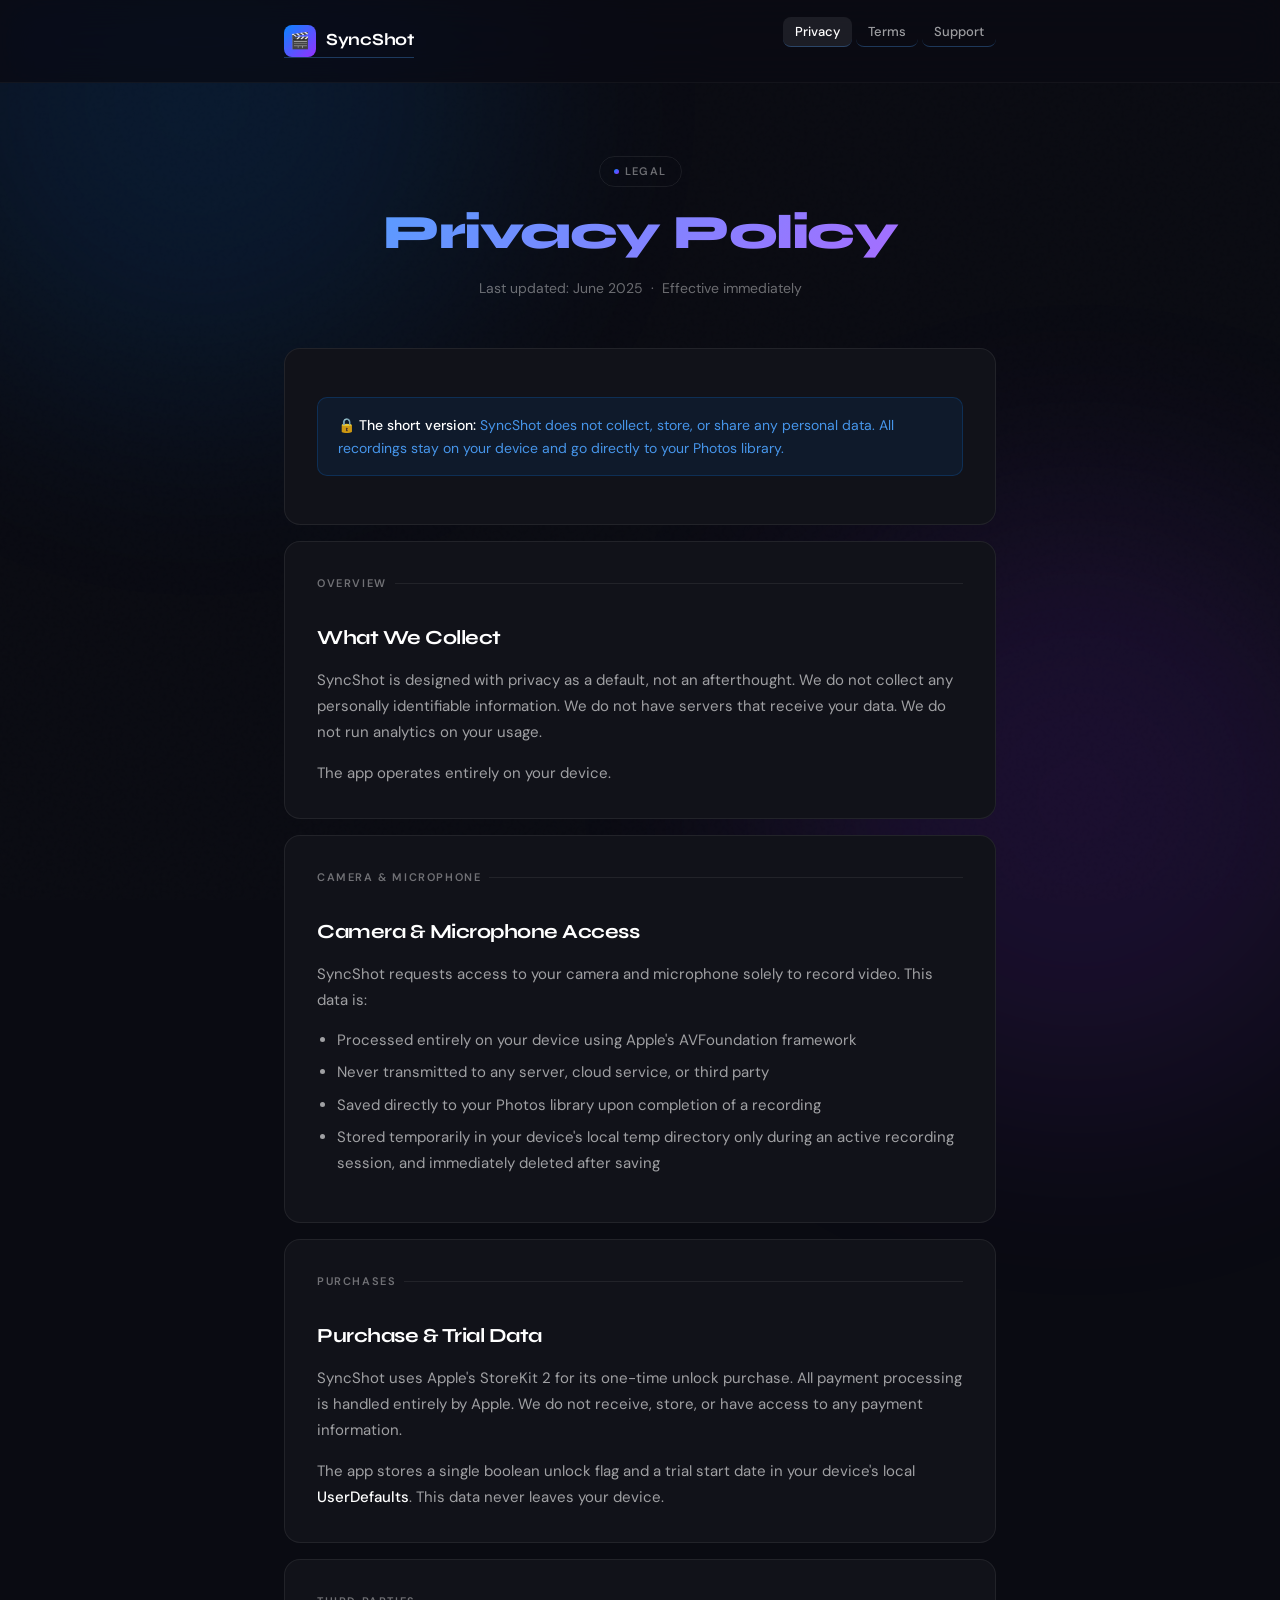
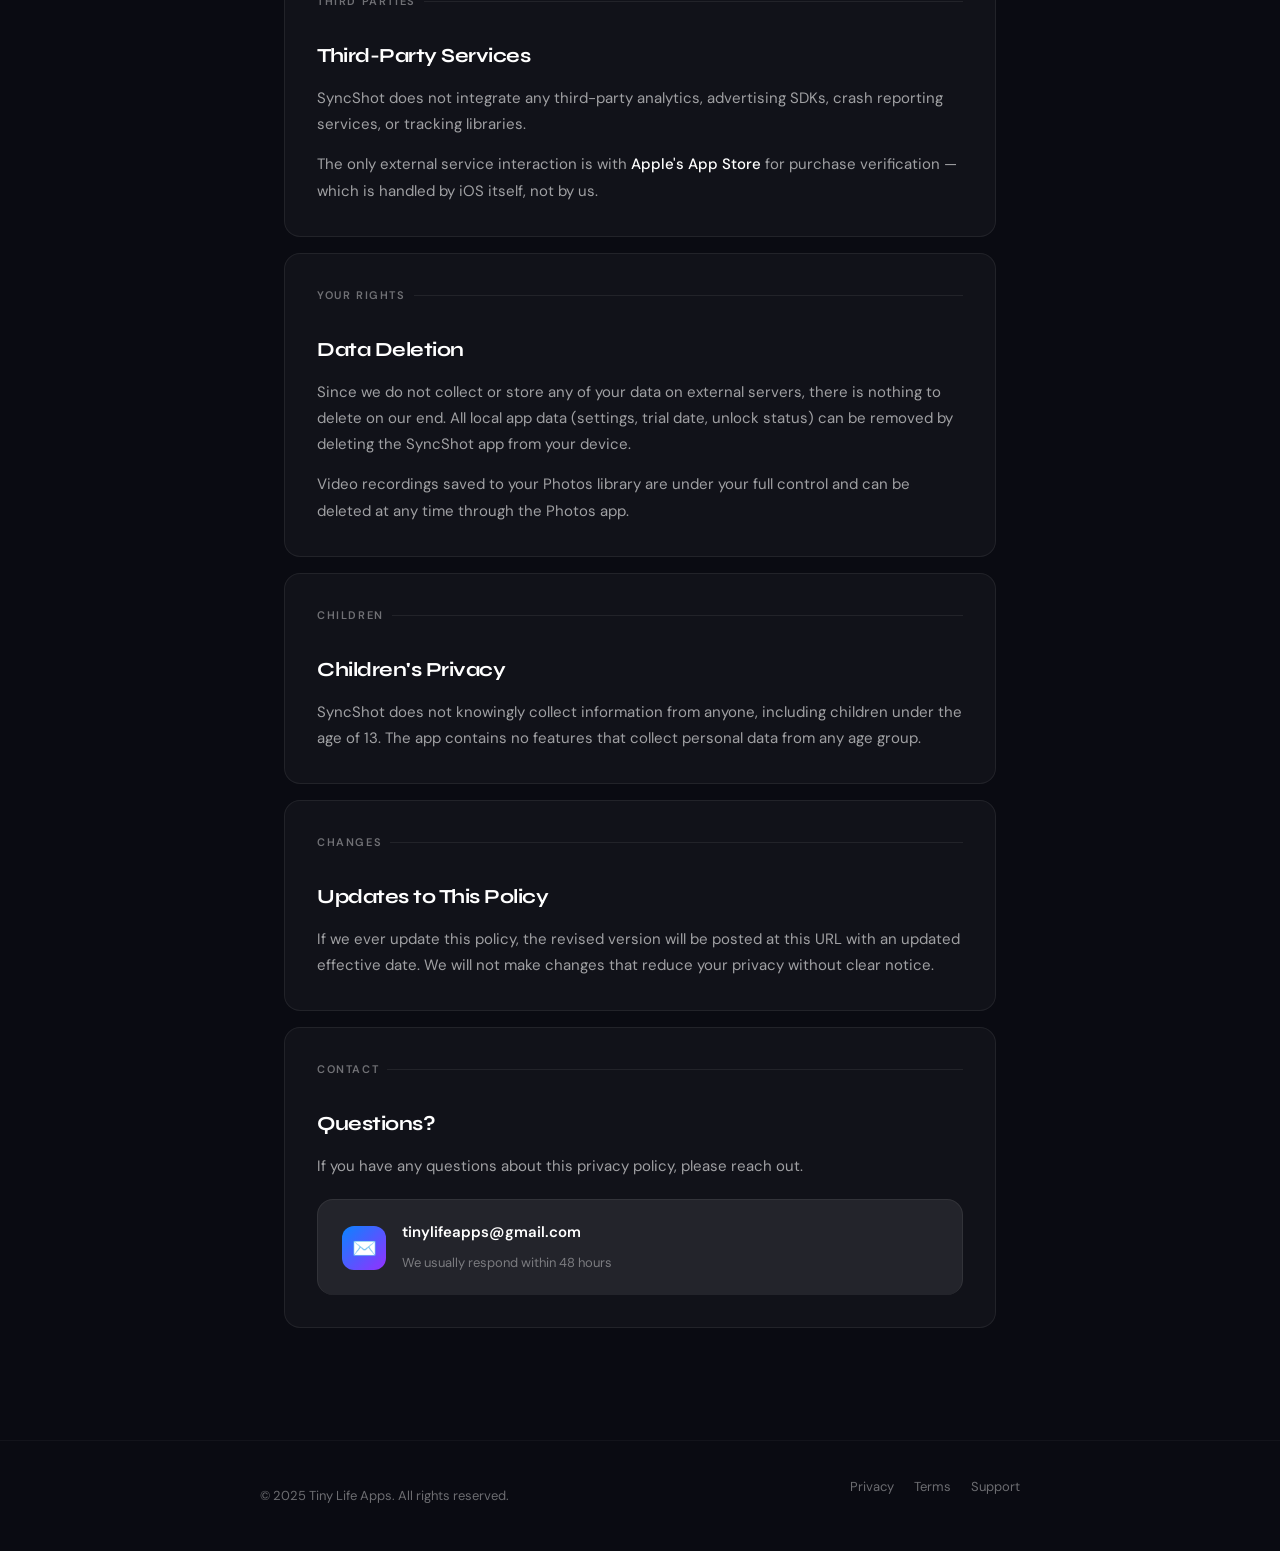
==== privacy.html @ a9aa5a6d "Add SyncShot legal pages: privacy policy, terms of use, support Hosted via GitHub Pages at tinylifea" ====
<!DOCTYPE html>
<html lang="en">
<head>
  <meta charset="UTF-8">
  <meta name="viewport" content="width=device-width, initial-scale=1.0">
  <title>Privacy Policy — SyncShot</title>
  <meta name="description" content="SyncShot Privacy Policy. We don't collect your data. Period.">
  <link rel="stylesheet" href="style.css">
  <link rel="icon" href="data:image/svg+xml,<svg xmlns='http://www.w3.org/2000/svg' viewBox='0 0 100 100'><text y='.9em' font-size='90'>🎬</text></svg>">
</head>
<body>

  <div class="glow glow-blue"></div>
  <div class="glow glow-purple"></div>

  <!-- Nav -->
  <nav>
    <div class="nav-inner">
      <a href="index.html" class="nav-logo">
        <div class="nav-icon">🎬</div>
        <span class="nav-wordmark">SyncShot</span>
      </a>
      <ul class="nav-links">
        <li><a href="privacy.html" class="active">Privacy</a></li>
        <li><a href="terms.html">Terms</a></li>
        <li><a href="support.html">Support</a></li>
      </ul>
    </div>
  </nav>

  <!-- Header -->
  <div class="container">
    <div class="page-header">
      <div class="page-badge"><span></span> Legal</div>
      <h1 class="page-title">Privacy Policy</h1>
      <p class="page-meta">Last updated: June 2025 &nbsp;·&nbsp; Effective immediately</p>
    </div>

    <!-- Content -->
    <div class="content">

      <div class="card">
        <div class="highlight-box">
          🔒 <strong>The short version:</strong> SyncShot does not collect, store, or share any personal data. All recordings stay on your device and go directly to your Photos library.
        </div>
      </div>

      <div class="card">
        <div class="card-section-label">Overview</div>
        <h2>What We Collect</h2>
        <p>SyncShot is designed with privacy as a default, not an afterthought. We do not collect any personally identifiable information. We do not have servers that receive your data. We do not run analytics on your usage.</p>
        <p>The app operates entirely on your device.</p>
      </div>

      <div class="card">
        <div class="card-section-label">Camera & Microphone</div>
        <h2>Camera & Microphone Access</h2>
        <p>SyncShot requests access to your camera and microphone solely to record video. This data is:</p>
        <ul>
          <li>Processed entirely on your device using Apple's AVFoundation framework</li>
          <li>Never transmitted to any server, cloud service, or third party</li>
          <li>Saved directly to your Photos library upon completion of a recording</li>
          <li>Stored temporarily in your device's local temp directory only during an active recording session, and immediately deleted after saving</li>
        </ul>
      </div>

      <div class="card">
        <div class="card-section-label">Purchases</div>
        <h2>Purchase & Trial Data</h2>
        <p>SyncShot uses Apple's StoreKit 2 for its one-time unlock purchase. All payment processing is handled entirely by Apple. We do not receive, store, or have access to any payment information.</p>
        <p>The app stores a single boolean unlock flag and a trial start date in your device's local <strong>UserDefaults</strong>. This data never leaves your device.</p>
      </div>

      <div class="card">
        <div class="card-section-label">Third Parties</div>
        <h2>Third-Party Services</h2>
        <p>SyncShot does not integrate any third-party analytics, advertising SDKs, crash reporting services, or tracking libraries.</p>
        <p>The only external service interaction is with <strong>Apple's App Store</strong> for purchase verification — which is handled by iOS itself, not by us.</p>
      </div>

      <div class="card">
        <div class="card-section-label">Your Rights</div>
        <h2>Data Deletion</h2>
        <p>Since we do not collect or store any of your data on external servers, there is nothing to delete on our end. All local app data (settings, trial date, unlock status) can be removed by deleting the SyncShot app from your device.</p>
        <p>Video recordings saved to your Photos library are under your full control and can be deleted at any time through the Photos app.</p>
      </div>

      <div class="card">
        <div class="card-section-label">Children</div>
        <h2>Children's Privacy</h2>
        <p>SyncShot does not knowingly collect information from anyone, including children under the age of 13. The app contains no features that collect personal data from any age group.</p>
      </div>

      <div class="card">
        <div class="card-section-label">Changes</div>
        <h2>Updates to This Policy</h2>
        <p>If we ever update this policy, the revised version will be posted at this URL with an updated effective date. We will not make changes that reduce your privacy without clear notice.</p>
      </div>

      <div class="card">
        <div class="card-section-label">Contact</div>
        <h2>Questions?</h2>
        <p>If you have any questions about this privacy policy, please reach out.</p>
        <a href="mailto:tinylifeapps@gmail.com" class="contact-card">
          <div class="contact-card-icon">✉️</div>
          <div class="contact-card-text">
            <strong>tinylifeapps@gmail.com</strong>
            <span>We usually respond within 48 hours</span>
          </div>
        </a>
      </div>

    </div>
  </div>

  <!-- Footer -->
  <footer>
    <div class="footer-inner">
      <span class="footer-copy">© 2025 Tiny Life Apps. All rights reserved.</span>
      <ul class="footer-links">
        <li><a href="privacy.html">Privacy</a></li>
        <li><a href="terms.html">Terms</a></li>
        <li><a href="support.html">Support</a></li>
      </ul>
    </div>
  </footer>

</body>
</html>
---- style.css ----
@import url('https://fonts.googleapis.com/css2?family=Syne:wght@400;500;600;700;800&family=DM+Sans:ital,opsz,wght@0,9..40,300;0,9..40,400;0,9..40,500;1,9..40,300&display=swap');

/* ── Variables ────────────────────────────────────────────────────── */
:root {
  --bg:          #0a0b12;
  --bg-card:     #111219;
  --bg-card-hover: #16171f;
  --border:      rgba(255,255,255,0.07);
  --border-soft: rgba(255,255,255,0.04);
  --white:       #ffffff;
  --white-60:    rgba(255,255,255,0.6);
  --white-40:    rgba(255,255,255,0.4);
  --white-20:    rgba(255,255,255,0.2);
  --white-08:    rgba(255,255,255,0.08);
  --blue:        #0a84ff;
  --purple:      #9430ff;
  --grad:        linear-gradient(135deg, #0a84ff 0%, #9430ff 100%);
  --grad-text:   linear-gradient(135deg, #4da3ff 0%, #b266ff 100%);
  --radius:      16px;
  --radius-sm:   10px;
  --transition:  0.22s cubic-bezier(0.4,0,0.2,1);
}

/* ── Reset ────────────────────────────────────────────────────────── */
*, *::before, *::after { box-sizing: border-box; margin: 0; padding: 0; }

html { scroll-behavior: smooth; -webkit-font-smoothing: antialiased; }

body {
  background: var(--bg);
  color: var(--white);
  font-family: 'DM Sans', sans-serif;
  font-size: 16px;
  line-height: 1.7;
  min-height: 100vh;
}

/* ── Noise grain overlay ──────────────────────────────────────────── */
body::before {
  content: '';
  position: fixed;
  inset: 0;
  background-image: url("data:image/svg+xml,%3Csvg viewBox='0 0 256 256' xmlns='http://www.w3.org/2000/svg'%3E%3Cfilter id='noise'%3E%3CfeTurbulence type='fractalNoise' baseFrequency='0.9' numOctaves='4' stitchTiles='stitch'/%3E%3C/filter%3E%3Crect width='100%25' height='100%25' filter='url(%23noise)' opacity='0.04'/%3E%3C/svg%3E");
  pointer-events: none;
  z-index: 0;
  opacity: 0.4;
}

/* ── Ambient glow ─────────────────────────────────────────────────── */
.glow {
  position: fixed;
  width: 600px;
  height: 600px;
  border-radius: 50%;
  pointer-events: none;
  z-index: 0;
  filter: blur(120px);
  opacity: 0.12;
}
.glow-blue  { background: var(--blue);   top: -200px; left: -100px; }
.glow-purple { background: var(--purple); bottom: -200px; right: -100px; }

/* ── Layout ───────────────────────────────────────────────────────── */
.container {
  position: relative;
  z-index: 1;
  max-width: 760px;
  margin: 0 auto;
  padding: 0 24px;
}

/* ── Nav ──────────────────────────────────────────────────────────── */
nav {
  position: sticky;
  top: 0;
  z-index: 100;
  backdrop-filter: blur(20px) saturate(180%);
  -webkit-backdrop-filter: blur(20px) saturate(180%);
  background: rgba(10,11,18,0.8);
  border-bottom: 1px solid var(--border-soft);
}

.nav-inner {
  max-width: 760px;
  margin: 0 auto;
  padding: 18px 24px;
  display: flex;
  align-items: center;
  justify-content: space-between;
}

.nav-logo {
  display: flex;
  align-items: center;
  gap: 10px;
  text-decoration: none;
}

.nav-icon {
  width: 32px;
  height: 32px;
  border-radius: 8px;
  background: var(--grad);
  display: flex;
  align-items: center;
  justify-content: center;
  font-size: 16px;
}

.nav-wordmark {
  font-family: 'Syne', sans-serif;
  font-weight: 700;
  font-size: 17px;
  color: var(--white);
  letter-spacing: -0.3px;
}

.nav-links {
  display: flex;
  gap: 4px;
  list-style: none;
}

.nav-links a {
  font-size: 13px;
  font-weight: 500;
  color: var(--white-60);
  text-decoration: none;
  padding: 6px 12px;
  border-radius: 8px;
  transition: color var(--transition), background var(--transition);
}

.nav-links a:hover,
.nav-links a.active {
  color: var(--white);
  background: var(--white-08);
}

/* ── Page header ──────────────────────────────────────────────────── */
.page-header {
  padding: 72px 0 48px;
  text-align: center;
}

.page-badge {
  display: inline-flex;
  align-items: center;
  gap: 6px;
  font-size: 11px;
  font-weight: 600;
  letter-spacing: 1.4px;
  text-transform: uppercase;
  color: var(--white-40);
  border: 1px solid var(--border);
  border-radius: 20px;
  padding: 5px 14px;
  margin-bottom: 20px;
}

.page-badge span {
  width: 5px;
  height: 5px;
  border-radius: 50%;
  background: var(--grad);
  display: inline-block;
}

.page-title {
  font-family: 'Syne', sans-serif;
  font-size: clamp(32px, 6vw, 48px);
  font-weight: 800;
  letter-spacing: -1.5px;
  line-height: 1.1;
  margin-bottom: 16px;
  background: var(--grad-text);
  -webkit-background-clip: text;
  -webkit-text-fill-color: transparent;
  background-clip: text;
}

.page-meta {
  font-size: 14px;
  color: var(--white-40);
  font-weight: 400;
}

/* ── Content cards ────────────────────────────────────────────────── */
.content {
  padding-bottom: 96px;
}

.card {
  background: var(--bg-card);
  border: 1px solid var(--border);
  border-radius: var(--radius);
  padding: 32px;
  margin-bottom: 16px;
  transition: border-color var(--transition), background var(--transition);
}

.card:hover {
  border-color: rgba(255,255,255,0.11);
  background: var(--bg-card-hover);
}

.card-section-label {
  font-size: 11px;
  font-weight: 600;
  letter-spacing: 1.6px;
  text-transform: uppercase;
  color: var(--white-40);
  margin-bottom: 20px;
  display: flex;
  align-items: center;
  gap: 8px;
}

.card-section-label::after {
  content: '';
  flex: 1;
  height: 1px;
  background: var(--border);
}

h2 {
  font-family: 'Syne', sans-serif;
  font-size: 20px;
  font-weight: 700;
  letter-spacing: -0.5px;
  color: var(--white);
  margin-bottom: 12px;
  margin-top: 28px;
}

h2:first-child { margin-top: 0; }

p {
  font-size: 15px;
  color: var(--white-60);
  line-height: 1.75;
  margin-bottom: 14px;
}

p:last-child { margin-bottom: 0; }

ul, ol {
  padding-left: 20px;
  margin-bottom: 14px;
}

li {
  font-size: 15px;
  color: var(--white-60);
  line-height: 1.75;
  margin-bottom: 6px;
}

strong {
  color: var(--white);
  font-weight: 500;
}

a {
  color: #4da3ff;
  text-decoration: none;
  border-bottom: 1px solid rgba(77,163,255,0.3);
  transition: border-color var(--transition), color var(--transition);
}

a:hover {
  color: var(--white);
  border-bottom-color: rgba(255,255,255,0.4);
}

/* ── Highlight box ────────────────────────────────────────────────── */
.highlight-box {
  background: rgba(10,132,255,0.08);
  border: 1px solid rgba(10,132,255,0.2);
  border-radius: var(--radius-sm);
  padding: 16px 20px;
  margin: 16px 0;
  font-size: 14px;
  color: rgba(77,163,255,0.9);
  line-height: 1.6;
}

/* ── Contact card ─────────────────────────────────────────────────── */
.contact-card {
  display: flex;
  align-items: center;
  gap: 16px;
  padding: 20px 24px;
  background: var(--white-08);
  border: 1px solid var(--border);
  border-radius: var(--radius);
  text-decoration: none;
  border-bottom: none;
  transition: background var(--transition), border-color var(--transition), transform var(--transition);
  margin-top: 20px;
}

.contact-card:hover {
  background: rgba(255,255,255,0.1);
  border-color: rgba(255,255,255,0.15);
  transform: translateY(-1px);
}

.contact-card-icon {
  width: 44px;
  height: 44px;
  border-radius: 12px;
  background: var(--grad);
  display: flex;
  align-items: center;
  justify-content: center;
  font-size: 20px;
  flex-shrink: 0;
}

.contact-card-text strong {
  display: block;
  font-size: 15px;
  font-weight: 600;
  color: var(--white);
  margin-bottom: 2px;
}

.contact-card-text span {
  font-size: 13px;
  color: var(--white-40);
}

/* ── Footer ───────────────────────────────────────────────────────── */
footer {
  position: relative;
  z-index: 1;
  border-top: 1px solid var(--border-soft);
  padding: 32px 24px;
}

.footer-inner {
  max-width: 760px;
  margin: 0 auto;
  display: flex;
  flex-wrap: wrap;
  align-items: center;
  justify-content: space-between;
  gap: 16px;
}

.footer-copy {
  font-size: 13px;
  color: var(--white-40);
}

.footer-links {
  display: flex;
  gap: 20px;
  list-style: none;
}

.footer-links a {
  font-size: 13px;
  color: var(--white-40);
  text-decoration: none;
  border-bottom: none;
  transition: color var(--transition);
}

.footer-links a:hover { color: var(--white); }

/* ── Animations ───────────────────────────────────────────────────── */
@keyframes fadeUp {
  from { opacity: 0; transform: translateY(16px); }
  to   { opacity: 1; transform: translateY(0); }
}

.page-header { animation: fadeUp 0.5s ease both; }
.card { animation: fadeUp 0.5s ease both; }
.card:nth-child(1) { animation-delay: 0.05s; }
.card:nth-child(2) { animation-delay: 0.10s; }
.card:nth-child(3) { animation-delay: 0.15s; }
.card:nth-child(4) { animation-delay: 0.20s; }
.card:nth-child(5) { animation-delay: 0.25s; }
.card:nth-child(6) { animation-delay: 0.30s; }

/* ── Responsive ───────────────────────────────────────────────────── */
@media (max-width: 600px) {
  .nav-links { display: none; }
  .card { padding: 24px; }
  .page-header { padding: 48px 0 32px; }
}
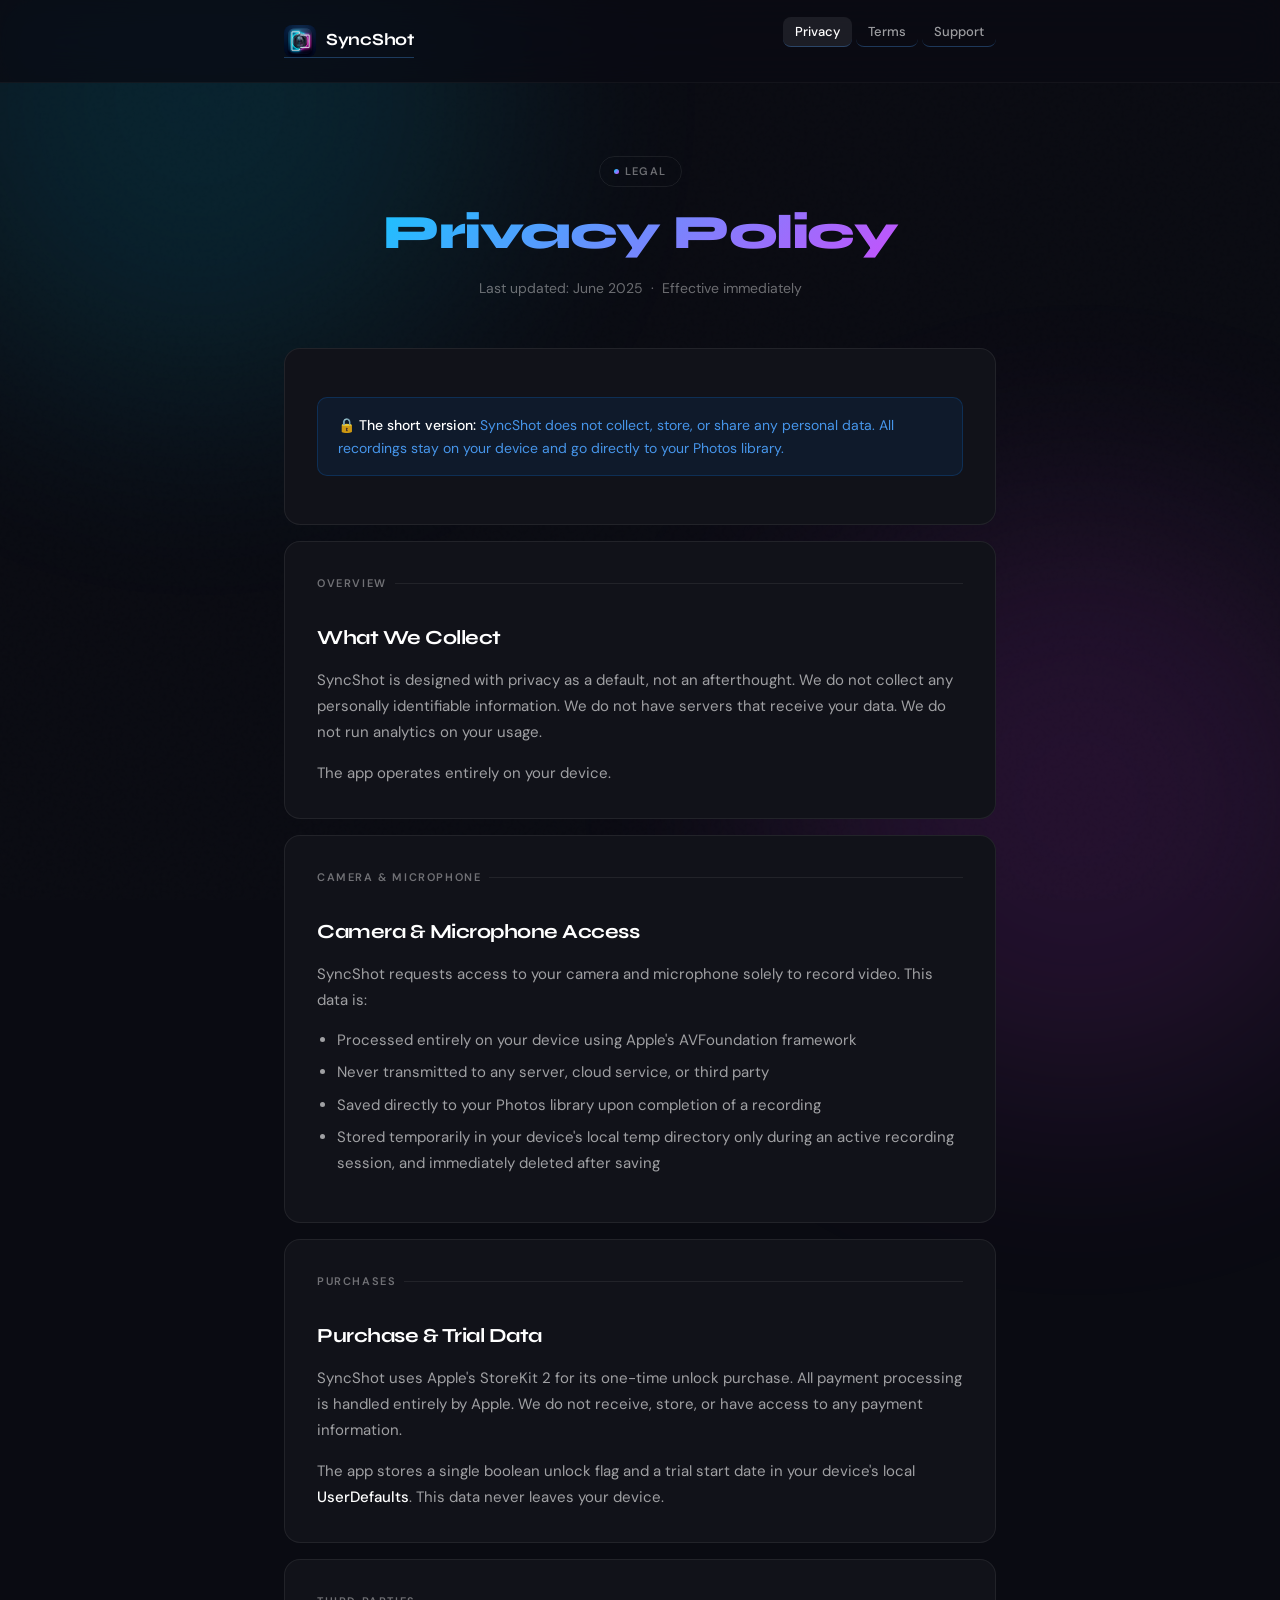
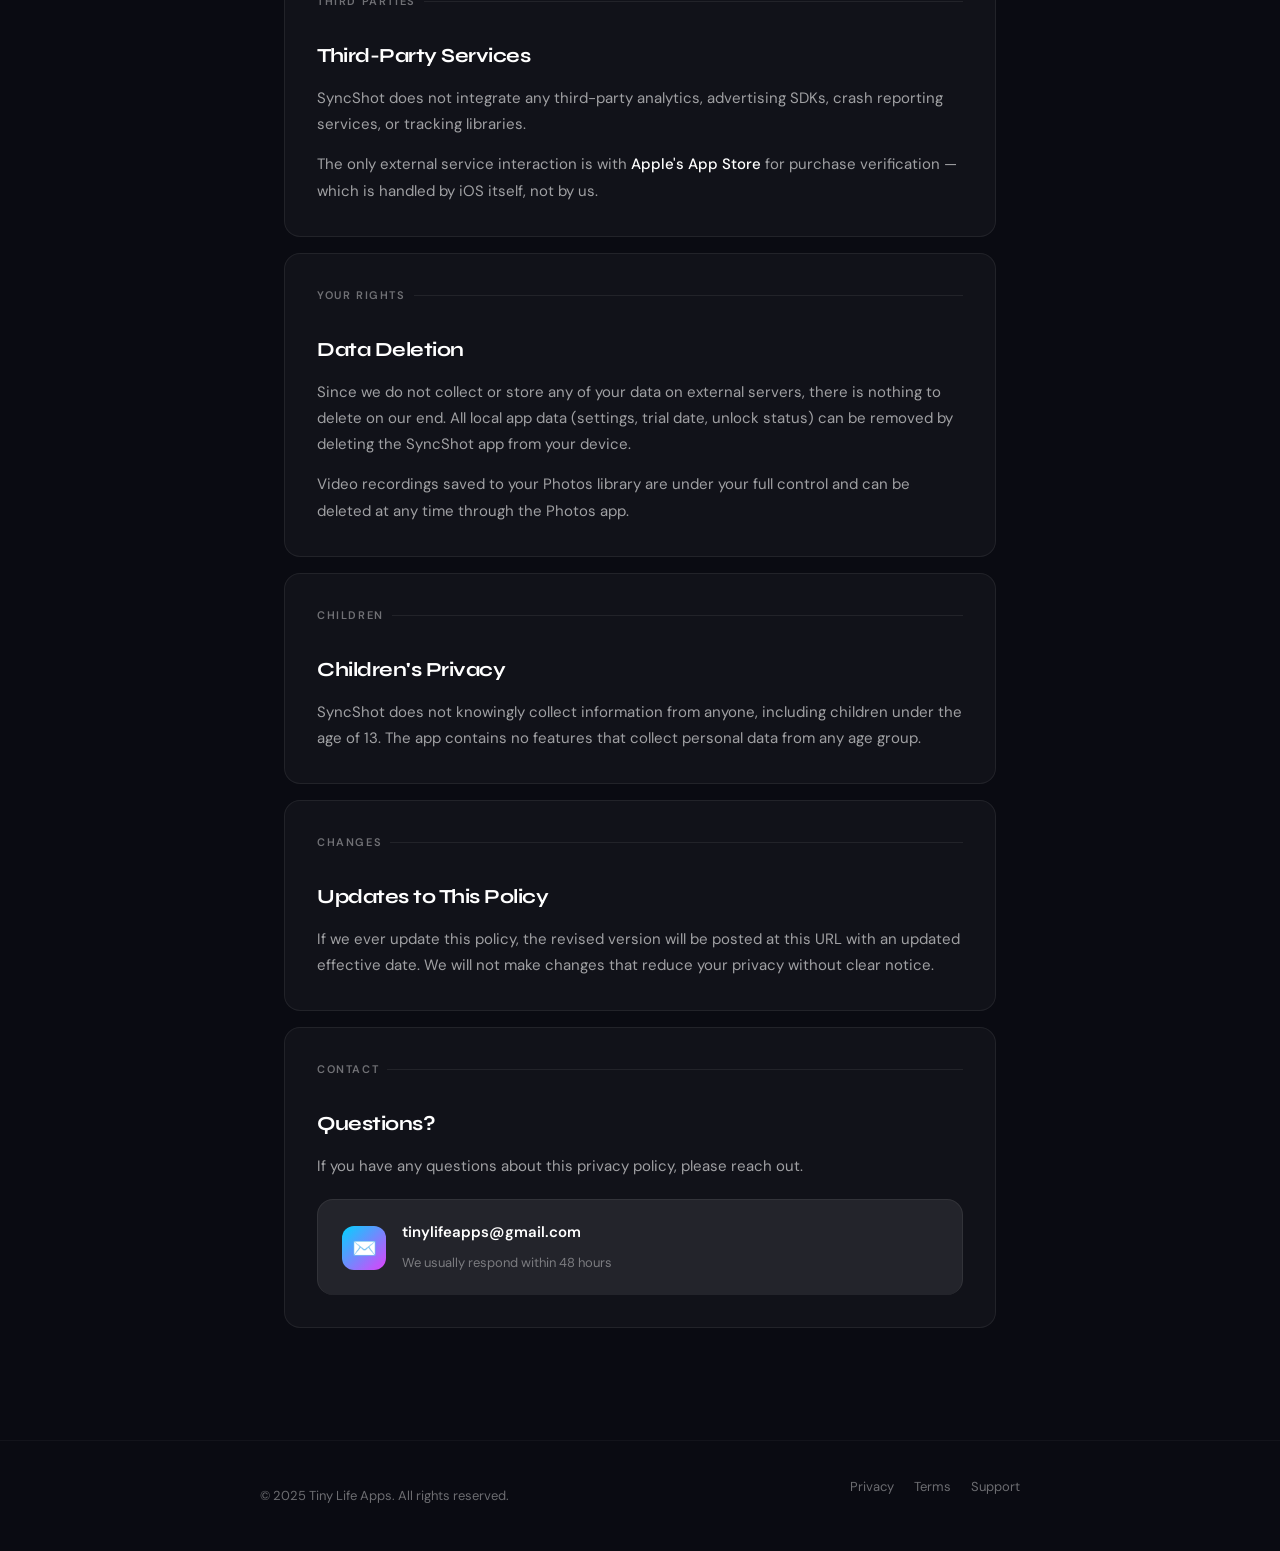
==== commit 96a41924: "Replace emoji favicon/nav icon with actual app icon Co-Authored-By: Claude Sonnet 4.6 <noreply@anthr" ====
--- a/privacy.html
+++ b/privacy.html
@@ -6,7 +6,8 @@
   <title>Privacy Policy — SyncShot</title>
   <meta name="description" content="SyncShot Privacy Policy. We don't collect your data. Period.">
   <link rel="stylesheet" href="style.css">
-  <link rel="icon" href="data:image/svg+xml,<svg xmlns='http://www.w3.org/2000/svg' viewBox='0 0 100 100'><text y='.9em' font-size='90'>🎬</text></svg>">
+  <link rel="icon" href="app-icon.png">
+  <link rel="apple-touch-icon" href="app-icon.png">
 </head>
 <body>
 
@@ -17,7 +18,7 @@
   <nav>
     <div class="nav-inner">
       <a href="index.html" class="nav-logo">
-        <div class="nav-icon">🎬</div>
+        <img src="app-icon.png" class="nav-icon" alt="SyncShot">
         <span class="nav-wordmark">SyncShot</span>
       </a>
       <ul class="nav-links">
--- a/style.css
+++ b/style.css
@@ -12,10 +12,10 @@
   --white-40:    rgba(255,255,255,0.4);
   --white-20:    rgba(255,255,255,0.2);
   --white-08:    rgba(255,255,255,0.08);
-  --blue:        #0a84ff;
-  --purple:      #9430ff;
-  --grad:        linear-gradient(135deg, #0a84ff 0%, #9430ff 100%);
-  --grad-text:   linear-gradient(135deg, #4da3ff 0%, #b266ff 100%);
+  --cyan:        #00d4ff;
+  --magenta:     #e040fb;
+  --grad:        linear-gradient(135deg, #00d4ff 0%, #e040fb 100%);
+  --grad-text:   linear-gradient(135deg, #00d4ff 0%, #e040fb 100%);
   --radius:      16px;
   --radius-sm:   10px;
   --transition:  0.22s cubic-bezier(0.4,0,0.2,1);
@@ -57,8 +57,8 @@
   filter: blur(120px);
   opacity: 0.12;
 }
-.glow-blue  { background: var(--blue);   top: -200px; left: -100px; }
-.glow-purple { background: var(--purple); bottom: -200px; right: -100px; }
+.glow-blue  { background: var(--cyan);    top: -200px; left: -100px; }
+.glow-purple { background: var(--magenta); bottom: -200px; right: -100px; }
 
 /* ── Layout ───────────────────────────────────────────────────────── */
 .container {
@@ -100,11 +100,7 @@
   width: 32px;
   height: 32px;
   border-radius: 8px;
-  background: var(--grad);
-  display: flex;
-  align-items: center;
-  justify-content: center;
-  font-size: 16px;
+  object-fit: cover;
 }
 
 .nav-wordmark {
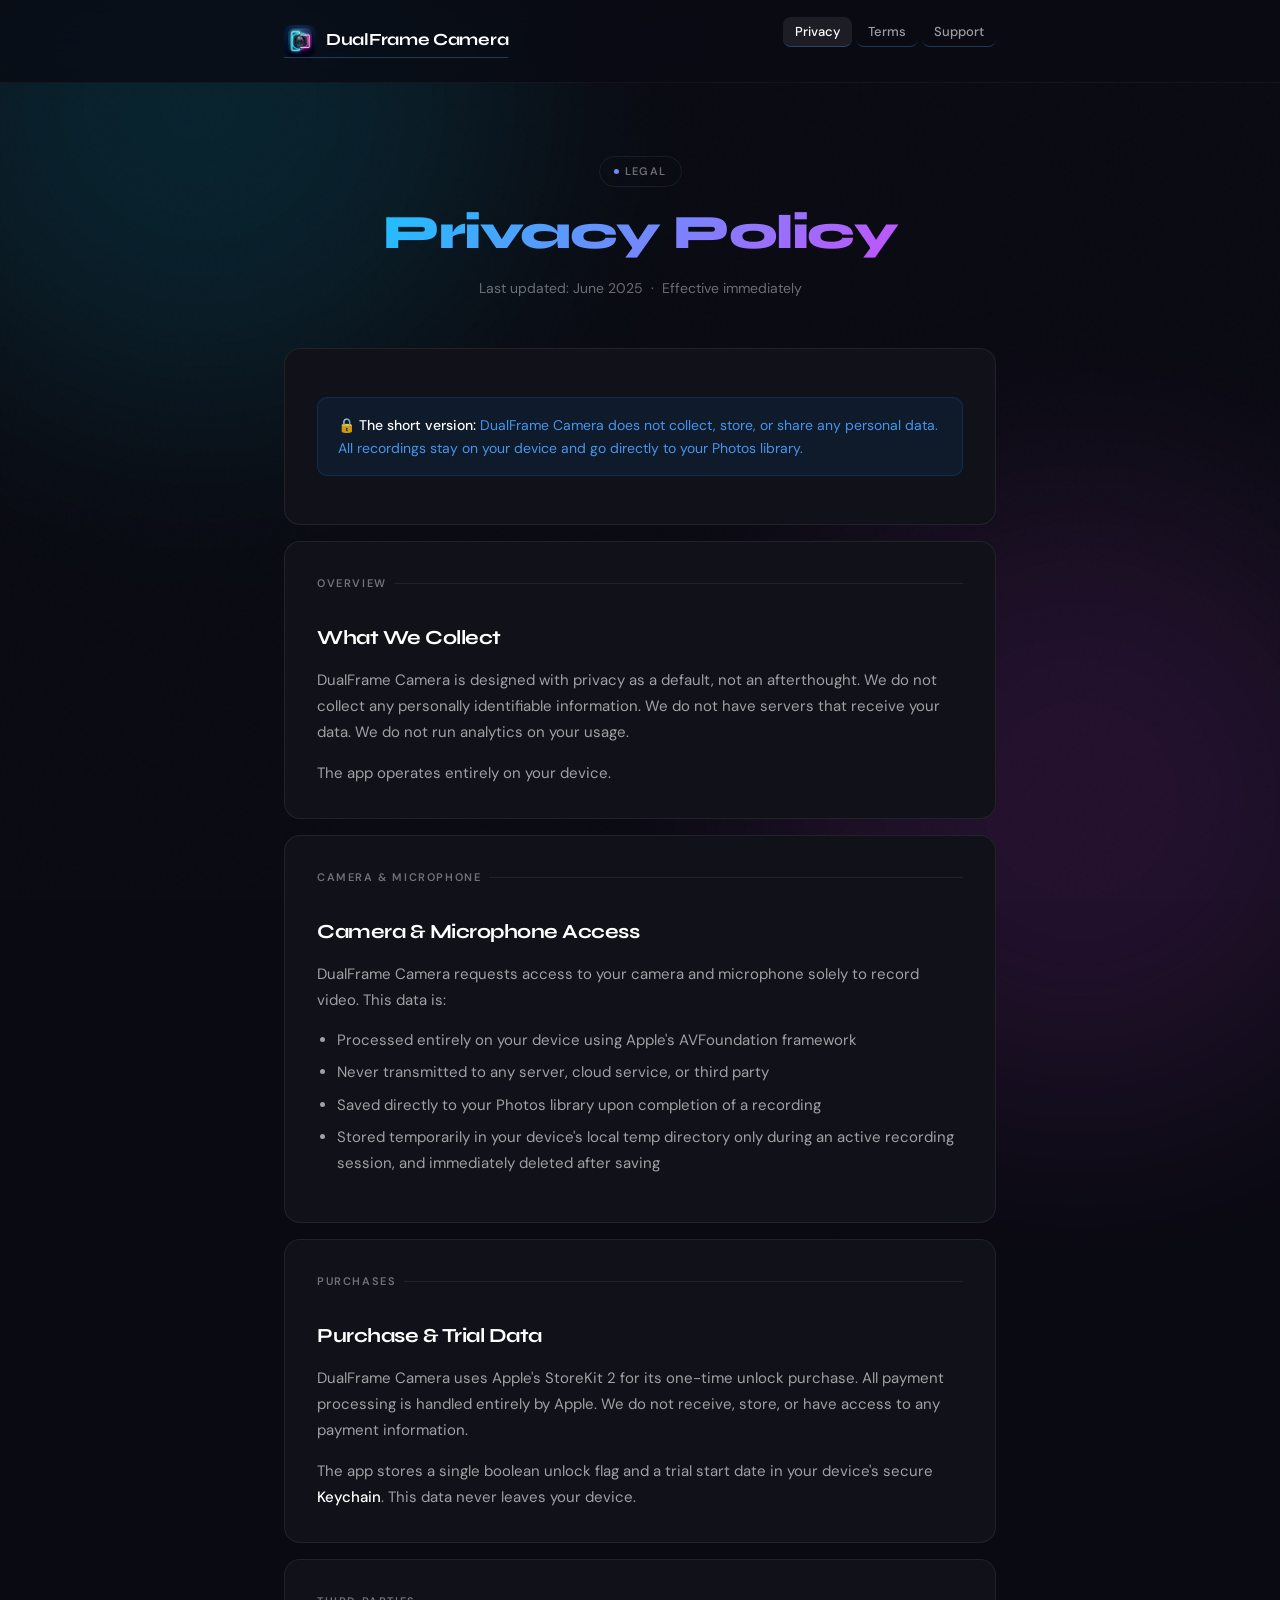
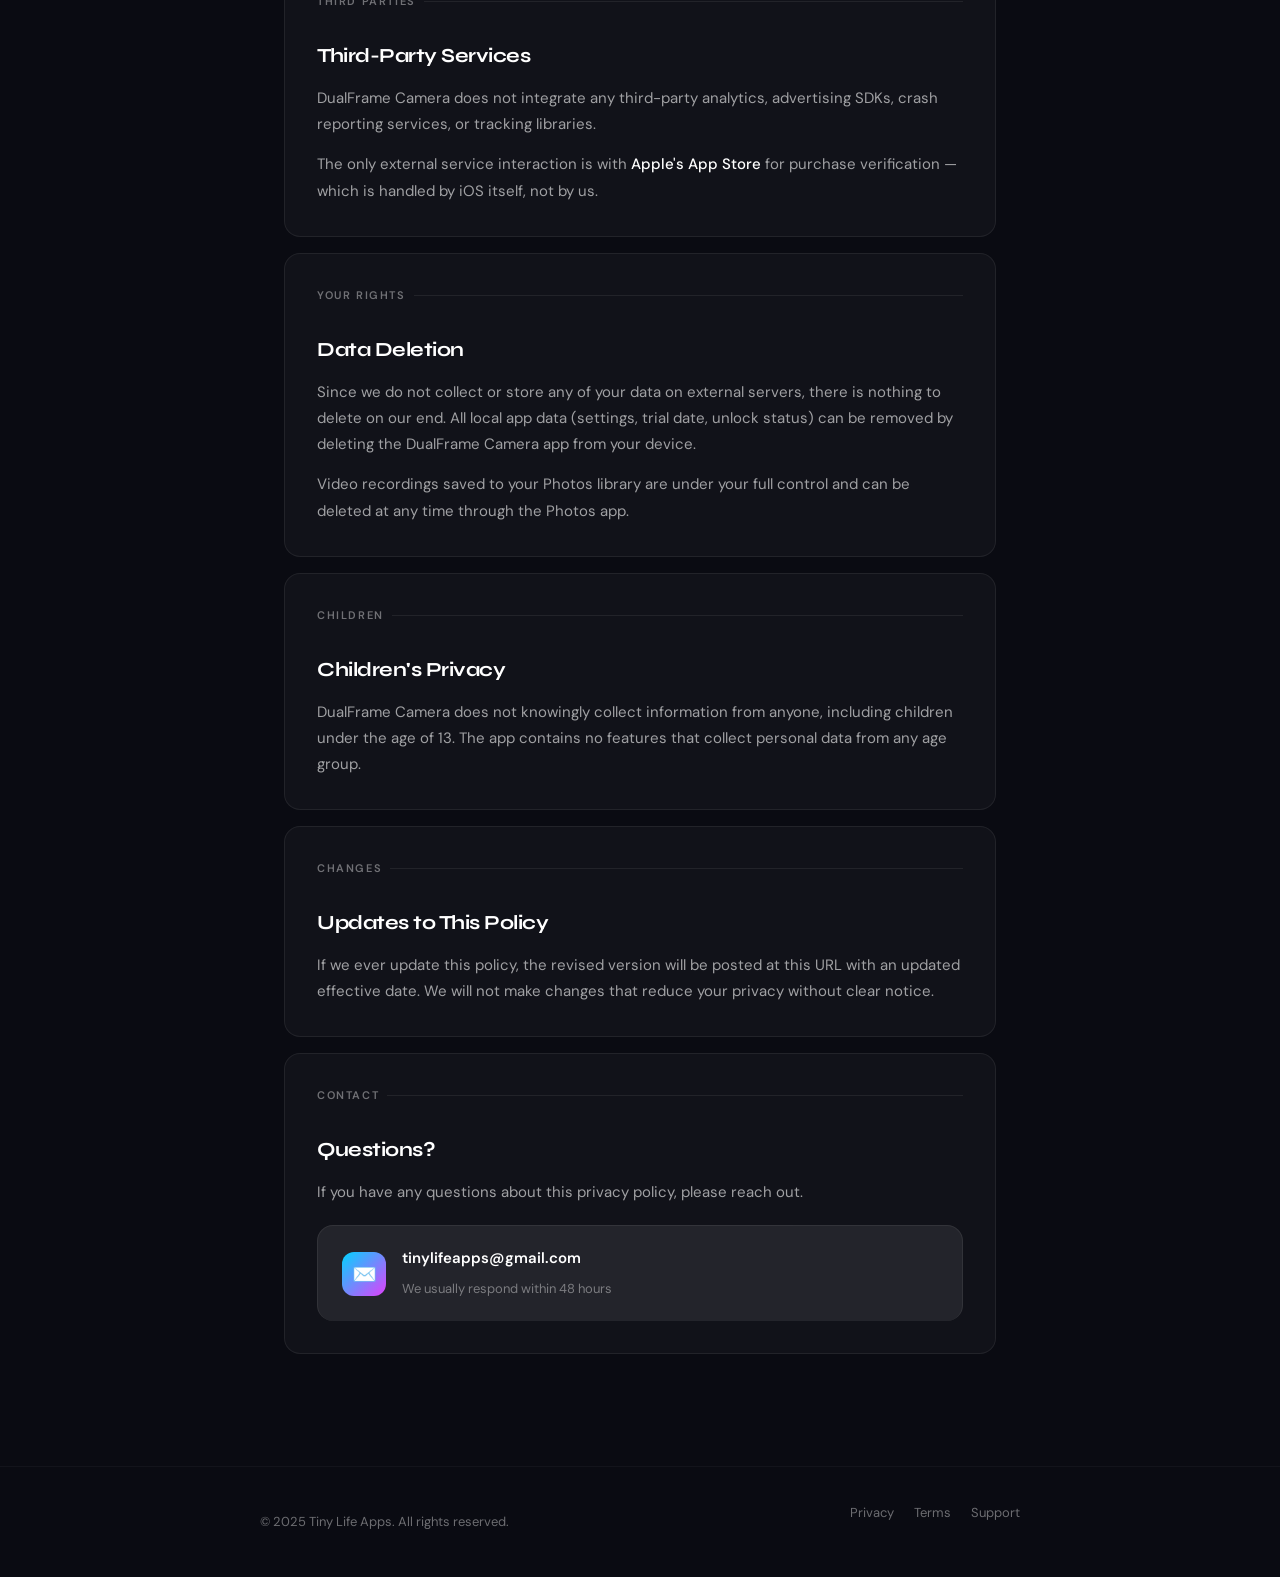
==== commit b6af5172: "Rebrand: SyncShot → DualFrame Camera; fix 7-day → 3-day; Keychain in privacy policy Co-Authored-By: " ====
--- a/privacy.html
+++ b/privacy.html
@@ -3,8 +3,8 @@
 <head>
   <meta charset="UTF-8">
   <meta name="viewport" content="width=device-width, initial-scale=1.0">
-  <title>Privacy Policy — SyncShot</title>
-  <meta name="description" content="SyncShot Privacy Policy. We don't collect your data. Period.">
+  <title>Privacy Policy — DualFrame Camera</title>
+  <meta name="description" content="DualFrame Camera Privacy Policy. We don't collect your data. Period.">
   <link rel="stylesheet" href="style.css">
   <link rel="icon" href="app-icon.png">
   <link rel="apple-touch-icon" href="app-icon.png">
@@ -18,8 +18,8 @@
   <nav>
     <div class="nav-inner">
       <a href="index.html" class="nav-logo">
-        <img src="app-icon.png" class="nav-icon" alt="SyncShot">
-        <span class="nav-wordmark">SyncShot</span>
+        <img src="app-icon.png" class="nav-icon" alt="DualFrame Camera">
+        <span class="nav-wordmark">DualFrame Camera</span>
       </a>
       <ul class="nav-links">
         <li><a href="privacy.html" class="active">Privacy</a></li>
@@ -42,21 +42,21 @@
 
       <div class="card">
         <div class="highlight-box">
-          🔒 <strong>The short version:</strong> SyncShot does not collect, store, or share any personal data. All recordings stay on your device and go directly to your Photos library.
+          🔒 <strong>The short version:</strong> DualFrame Camera does not collect, store, or share any personal data. All recordings stay on your device and go directly to your Photos library.
         </div>
       </div>
 
       <div class="card">
         <div class="card-section-label">Overview</div>
         <h2>What We Collect</h2>
-        <p>SyncShot is designed with privacy as a default, not an afterthought. We do not collect any personally identifiable information. We do not have servers that receive your data. We do not run analytics on your usage.</p>
+        <p>DualFrame Camera is designed with privacy as a default, not an afterthought. We do not collect any personally identifiable information. We do not have servers that receive your data. We do not run analytics on your usage.</p>
         <p>The app operates entirely on your device.</p>
       </div>
 
       <div class="card">
         <div class="card-section-label">Camera & Microphone</div>
         <h2>Camera & Microphone Access</h2>
-        <p>SyncShot requests access to your camera and microphone solely to record video. This data is:</p>
+        <p>DualFrame Camera requests access to your camera and microphone solely to record video. This data is:</p>
         <ul>
           <li>Processed entirely on your device using Apple's AVFoundation framework</li>
           <li>Never transmitted to any server, cloud service, or third party</li>
@@ -68,28 +68,28 @@
       <div class="card">
         <div class="card-section-label">Purchases</div>
         <h2>Purchase & Trial Data</h2>
-        <p>SyncShot uses Apple's StoreKit 2 for its one-time unlock purchase. All payment processing is handled entirely by Apple. We do not receive, store, or have access to any payment information.</p>
-        <p>The app stores a single boolean unlock flag and a trial start date in your device's local <strong>UserDefaults</strong>. This data never leaves your device.</p>
+        <p>DualFrame Camera uses Apple's StoreKit 2 for its one-time unlock purchase. All payment processing is handled entirely by Apple. We do not receive, store, or have access to any payment information.</p>
+        <p>The app stores a single boolean unlock flag and a trial start date in your device's secure <strong>Keychain</strong>. This data never leaves your device.</p>
       </div>
 
       <div class="card">
         <div class="card-section-label">Third Parties</div>
         <h2>Third-Party Services</h2>
-        <p>SyncShot does not integrate any third-party analytics, advertising SDKs, crash reporting services, or tracking libraries.</p>
+        <p>DualFrame Camera does not integrate any third-party analytics, advertising SDKs, crash reporting services, or tracking libraries.</p>
         <p>The only external service interaction is with <strong>Apple's App Store</strong> for purchase verification — which is handled by iOS itself, not by us.</p>
       </div>
 
       <div class="card">
         <div class="card-section-label">Your Rights</div>
         <h2>Data Deletion</h2>
-        <p>Since we do not collect or store any of your data on external servers, there is nothing to delete on our end. All local app data (settings, trial date, unlock status) can be removed by deleting the SyncShot app from your device.</p>
+        <p>Since we do not collect or store any of your data on external servers, there is nothing to delete on our end. All local app data (settings, trial date, unlock status) can be removed by deleting the DualFrame Camera app from your device.</p>
         <p>Video recordings saved to your Photos library are under your full control and can be deleted at any time through the Photos app.</p>
       </div>
 
       <div class="card">
         <div class="card-section-label">Children</div>
         <h2>Children's Privacy</h2>
-        <p>SyncShot does not knowingly collect information from anyone, including children under the age of 13. The app contains no features that collect personal data from any age group.</p>
+        <p>DualFrame Camera does not knowingly collect information from anyone, including children under the age of 13. The app contains no features that collect personal data from any age group.</p>
       </div>
 
       <div class="card">
